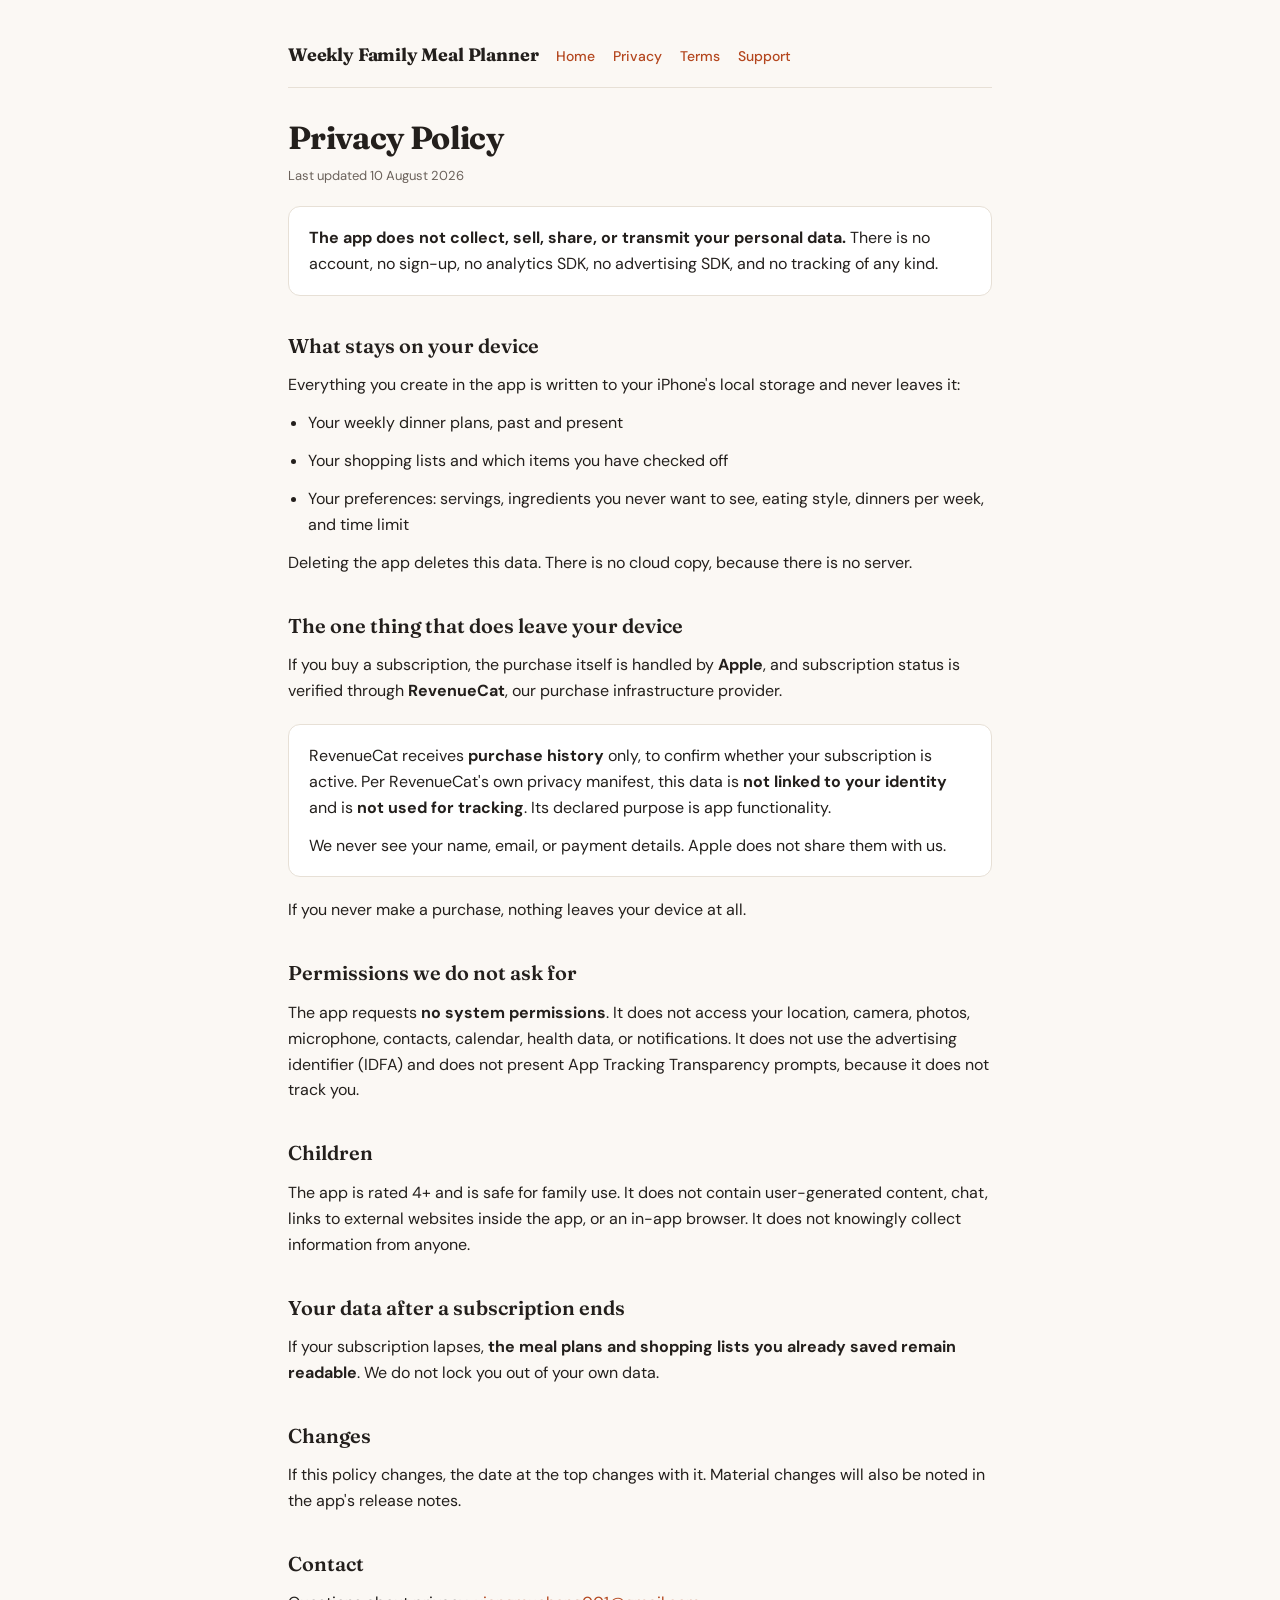
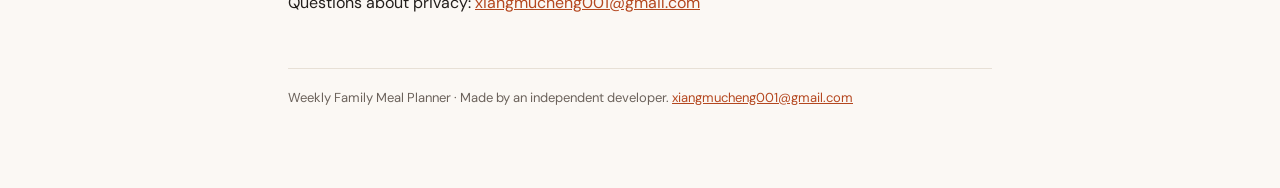
==== privacy.html @ 5831478e "Legal pages for Weekly Family Meal Planner" ====
<!DOCTYPE html><html lang="en"><head><meta charset="utf-8">
<meta name="viewport" content="width=device-width, initial-scale=1">
<title>Privacy Policy · Weekly Family Meal Planner</title>
<link rel="preconnect" href="https://fonts.googleapis.com"><link rel="preconnect" href="https://fonts.gstatic.com" crossorigin>
<link href="https://fonts.googleapis.com/css2?family=Fraunces:opsz,wght@9..144,600;9..144,700&family=DM+Sans:opsz,wght@9..40,400;9..40,500;9..40,700&display=swap" rel="stylesheet">
<link rel="stylesheet" href="_style.css"></head><body><div class="wrap">
<nav><span class="brand">Weekly Family Meal Planner</span>
<a href="index.html">Home</a><a href="privacy.html">Privacy</a><a href="terms.html">Terms</a><a href="support.html">Support</a></nav>
<h1>Privacy Policy</h1>
<p class="updated">Last updated 10 August 2026</p>

<div class="card">
<p><strong>The app does not collect, sell, share, or transmit your personal data.</strong>
There is no account, no sign-up, no analytics SDK, no advertising SDK, and no tracking of any kind.</p>
</div>

<h2>What stays on your device</h2>
<p>Everything you create in the app is written to your iPhone's local storage and never leaves it:</p>
<ul>
<li>Your weekly dinner plans, past and present</li>
<li>Your shopping lists and which items you have checked off</li>
<li>Your preferences: servings, ingredients you never want to see, eating style, dinners per week, and time limit</li>
</ul>
<p>Deleting the app deletes this data. There is no cloud copy, because there is no server.</p>

<h2>The one thing that does leave your device</h2>
<p>If you buy a subscription, the purchase itself is handled by <strong>Apple</strong>, and subscription status is
verified through <strong>RevenueCat</strong>, our purchase infrastructure provider.</p>
<div class="card">
<p>RevenueCat receives <strong>purchase history</strong> only, to confirm whether your subscription is active.
Per RevenueCat's own privacy manifest, this data is <strong>not linked to your identity</strong> and is
<strong>not used for tracking</strong>. Its declared purpose is app functionality.</p>
<p>We never see your name, email, or payment details. Apple does not share them with us.</p>
</div>
<p>If you never make a purchase, nothing leaves your device at all.</p>

<h2>Permissions we do not ask for</h2>
<p>The app requests <strong>no system permissions</strong>. It does not access your location, camera, photos,
microphone, contacts, calendar, health data, or notifications. It does not use the advertising identifier (IDFA)
and does not present App Tracking Transparency prompts, because it does not track you.</p>

<h2>Children</h2>
<p>The app is rated 4+ and is safe for family use. It does not contain user-generated content, chat, links to
external websites inside the app, or an in-app browser. It does not knowingly collect information from anyone.</p>

<h2>Your data after a subscription ends</h2>
<p>If your subscription lapses, <strong>the meal plans and shopping lists you already saved remain readable</strong>.
We do not lock you out of your own data.</p>

<h2>Changes</h2>
<p>If this policy changes, the date at the top changes with it. Material changes will also be noted in the
app's release notes.</p>

<h2>Contact</h2>
<p>Questions about privacy: <a href="mailto:xiangmucheng001@gmail.com">xiangmucheng001@gmail.com</a></p>
<footer>Weekly Family Meal Planner · Made by an independent developer.
<a href="mailto:xiangmucheng001@gmail.com">xiangmucheng001@gmail.com</a></footer>
</div></body></html>
---- _style.css ----
:root{--bg:#FBF8F4;--surface:#FFFFFF;--ink:#231F1C;--muted:#6B625B;--accent:#B4471F;--accent2:#1F4D3D;--line:#E7E0D6}
@media (prefers-color-scheme:dark){:root{--bg:#17150F;--surface:#211E17;--ink:#F2EDE4;--muted:#A29A8D;--accent:#E8825A;--accent2:#6FBF9B;--line:#332E25}}
*{box-sizing:border-box;margin:0;padding:0}
body{background:var(--bg);color:var(--ink);font-family:'DM Sans',-apple-system,system-ui,sans-serif;
 line-height:1.62;padding:40px 20px 80px;-webkit-font-smoothing:antialiased}
.wrap{max-width:44rem;margin:0 auto}
nav{display:flex;gap:18px;align-items:baseline;flex-wrap:wrap;padding-bottom:18px;border-bottom:1px solid var(--line);margin-bottom:32px}
nav .brand{font-family:'Fraunces',Georgia,serif;font-weight:700;font-size:18px;letter-spacing:-.01em}
nav a{color:var(--accent);text-decoration:none;font-size:14px;font-weight:500}
nav a:hover{text-decoration:underline}
h1{font-family:'Fraunces',Georgia,serif;font-size:32px;font-weight:700;letter-spacing:-.02em;line-height:1.15;margin-bottom:8px}
h2{font-family:'Fraunces',Georgia,serif;font-size:20px;font-weight:600;margin:34px 0 10px}
p,li{font-size:16px;color:var(--ink);margin-bottom:12px}
ul{padding-left:20px}
.lede{color:var(--muted);font-size:16px;margin-bottom:6px}
.updated{color:var(--muted);font-size:13px;margin-top:2px}
.card{background:var(--surface);border:1px solid var(--line);border-radius:12px;padding:18px 20px;margin:20px 0}
.card p:last-child,.card li:last-child{margin-bottom:0}
strong{font-weight:700}
a{color:var(--accent)}
code{font-family:ui-monospace,Menlo,monospace;font-size:14px;background:var(--surface);border:1px solid var(--line);border-radius:5px;padding:1px 6px}
footer{margin-top:52px;padding-top:18px;border-top:1px solid var(--line);color:var(--muted);font-size:13px}
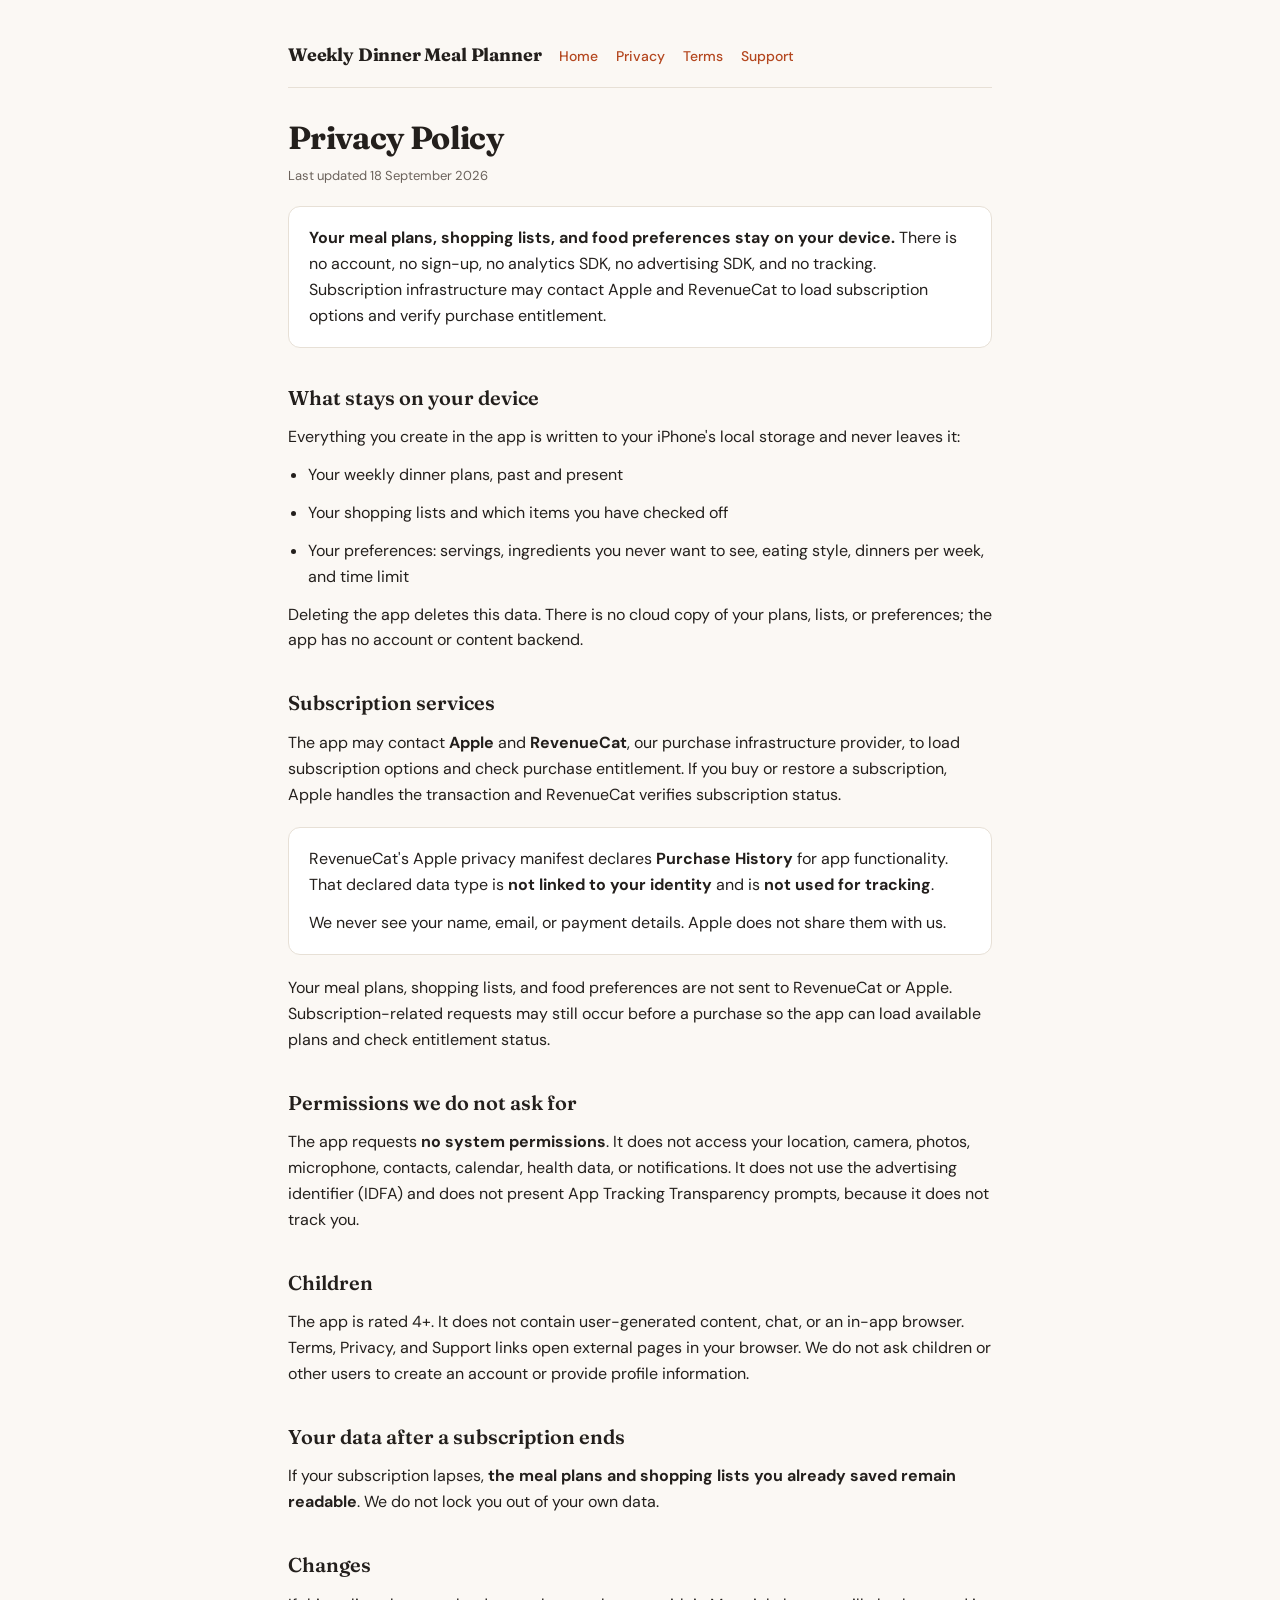
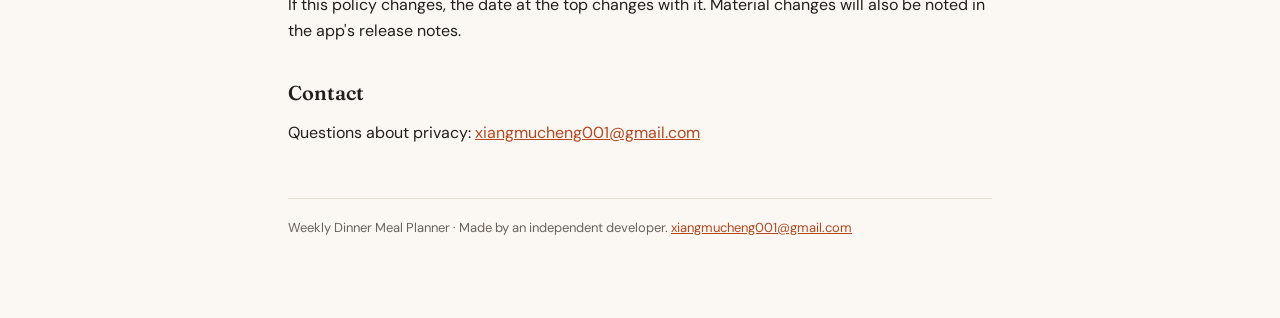
==== commit 8404cac0: "fix: align legal copy with release metadata" ====
--- a/privacy.html
+++ b/privacy.html
@@ -1,17 +1,17 @@
 <!DOCTYPE html><html lang="en"><head><meta charset="utf-8">
 <meta name="viewport" content="width=device-width, initial-scale=1">
-<title>Privacy Policy · Weekly Family Meal Planner</title>
+<title>Privacy Policy · Weekly Dinner Meal Planner</title>
 <link rel="preconnect" href="https://fonts.googleapis.com"><link rel="preconnect" href="https://fonts.gstatic.com" crossorigin>
 <link href="https://fonts.googleapis.com/css2?family=Fraunces:opsz,wght@9..144,600;9..144,700&family=DM+Sans:opsz,wght@9..40,400;9..40,500;9..40,700&display=swap" rel="stylesheet">
-<link rel="stylesheet" href="_style.css"></head><body><div class="wrap">
-<nav><span class="brand">Weekly Family Meal Planner</span>
+<link rel="stylesheet" href="style.css"></head><body><div class="wrap">
+<nav><span class="brand">Weekly Dinner Meal Planner</span>
 <a href="index.html">Home</a><a href="privacy.html">Privacy</a><a href="terms.html">Terms</a><a href="support.html">Support</a></nav>
 <h1>Privacy Policy</h1>
-<p class="updated">Last updated 10 August 2026</p>
+<p class="updated">Last updated 18 September 2026</p>
 
 <div class="card">
-<p><strong>The app does not collect, sell, share, or transmit your personal data.</strong>
-There is no account, no sign-up, no analytics SDK, no advertising SDK, and no tracking of any kind.</p>
+<p><strong>Your meal plans, shopping lists, and food preferences stay on your device.</strong>
+There is no account, no sign-up, no analytics SDK, no advertising SDK, and no tracking. Subscription infrastructure may contact Apple and RevenueCat to load subscription options and verify purchase entitlement.</p>
 </div>
 
 <h2>What stays on your device</h2>
@@ -21,18 +21,15 @@
 <li>Your shopping lists and which items you have checked off</li>
 <li>Your preferences: servings, ingredients you never want to see, eating style, dinners per week, and time limit</li>
 </ul>
-<p>Deleting the app deletes this data. There is no cloud copy, because there is no server.</p>
+<p>Deleting the app deletes this data. There is no cloud copy of your plans, lists, or preferences; the app has no account or content backend.</p>
 
-<h2>The one thing that does leave your device</h2>
-<p>If you buy a subscription, the purchase itself is handled by <strong>Apple</strong>, and subscription status is
-verified through <strong>RevenueCat</strong>, our purchase infrastructure provider.</p>
+<h2>Subscription services</h2>
+<p>The app may contact <strong>Apple</strong> and <strong>RevenueCat</strong>, our purchase infrastructure provider, to load subscription options and check purchase entitlement. If you buy or restore a subscription, Apple handles the transaction and RevenueCat verifies subscription status.</p>
 <div class="card">
-<p>RevenueCat receives <strong>purchase history</strong> only, to confirm whether your subscription is active.
-Per RevenueCat's own privacy manifest, this data is <strong>not linked to your identity</strong> and is
-<strong>not used for tracking</strong>. Its declared purpose is app functionality.</p>
+<p>RevenueCat's Apple privacy manifest declares <strong>Purchase History</strong> for app functionality. That declared data type is <strong>not linked to your identity</strong> and is <strong>not used for tracking</strong>.</p>
 <p>We never see your name, email, or payment details. Apple does not share them with us.</p>
 </div>
-<p>If you never make a purchase, nothing leaves your device at all.</p>
+<p>Your meal plans, shopping lists, and food preferences are not sent to RevenueCat or Apple. Subscription-related requests may still occur before a purchase so the app can load available plans and check entitlement status.</p>
 
 <h2>Permissions we do not ask for</h2>
 <p>The app requests <strong>no system permissions</strong>. It does not access your location, camera, photos,
@@ -40,8 +37,7 @@
 and does not present App Tracking Transparency prompts, because it does not track you.</p>
 
 <h2>Children</h2>
-<p>The app is rated 4+ and is safe for family use. It does not contain user-generated content, chat, links to
-external websites inside the app, or an in-app browser. It does not knowingly collect information from anyone.</p>
+<p>The app is rated 4+. It does not contain user-generated content, chat, or an in-app browser. Terms, Privacy, and Support links open external pages in your browser. We do not ask children or other users to create an account or provide profile information.</p>
 
 <h2>Your data after a subscription ends</h2>
 <p>If your subscription lapses, <strong>the meal plans and shopping lists you already saved remain readable</strong>.
@@ -53,6 +49,6 @@
 
 <h2>Contact</h2>
 <p>Questions about privacy: <a href="mailto:xiangmucheng001@gmail.com">xiangmucheng001@gmail.com</a></p>
-<footer>Weekly Family Meal Planner · Made by an independent developer.
+<footer>Weekly Dinner Meal Planner · Made by an independent developer.
 <a href="mailto:xiangmucheng001@gmail.com">xiangmucheng001@gmail.com</a></footer>
 </div></body></html>
--- a/style.css
+++ b/style.css
@@ -0,0 +1,22 @@
+:root{--bg:#FBF8F4;--surface:#FFFFFF;--ink:#231F1C;--muted:#6B625B;--accent:#B4471F;--accent2:#1F4D3D;--line:#E7E0D6}
+@media (prefers-color-scheme:dark){:root{--bg:#17150F;--surface:#211E17;--ink:#F2EDE4;--muted:#A29A8D;--accent:#E8825A;--accent2:#6FBF9B;--line:#332E25}}
+*{box-sizing:border-box;margin:0;padding:0}
+body{background:var(--bg);color:var(--ink);font-family:'DM Sans',-apple-system,system-ui,sans-serif;
+ line-height:1.62;padding:40px 20px 80px;-webkit-font-smoothing:antialiased}
+.wrap{max-width:44rem;margin:0 auto}
+nav{display:flex;gap:18px;align-items:baseline;flex-wrap:wrap;padding-bottom:18px;border-bottom:1px solid var(--line);margin-bottom:32px}
+nav .brand{font-family:'Fraunces',Georgia,serif;font-weight:700;font-size:18px;letter-spacing:-.01em}
+nav a{color:var(--accent);text-decoration:none;font-size:14px;font-weight:500}
+nav a:hover{text-decoration:underline}
+h1{font-family:'Fraunces',Georgia,serif;font-size:32px;font-weight:700;letter-spacing:-.02em;line-height:1.15;margin-bottom:8px}
+h2{font-family:'Fraunces',Georgia,serif;font-size:20px;font-weight:600;margin:34px 0 10px}
+p,li{font-size:16px;color:var(--ink);margin-bottom:12px}
+ul{padding-left:20px}
+.lede{color:var(--muted);font-size:16px;margin-bottom:6px}
+.updated{color:var(--muted);font-size:13px;margin-top:2px}
+.card{background:var(--surface);border:1px solid var(--line);border-radius:12px;padding:18px 20px;margin:20px 0}
+.card p:last-child,.card li:last-child{margin-bottom:0}
+strong{font-weight:700}
+a{color:var(--accent)}
+code{font-family:ui-monospace,Menlo,monospace;font-size:14px;background:var(--surface);border:1px solid var(--line);border-radius:5px;padding:1px 6px}
+footer{margin-top:52px;padding-top:18px;border-top:1px solid var(--line);color:var(--muted);font-size:13px}
